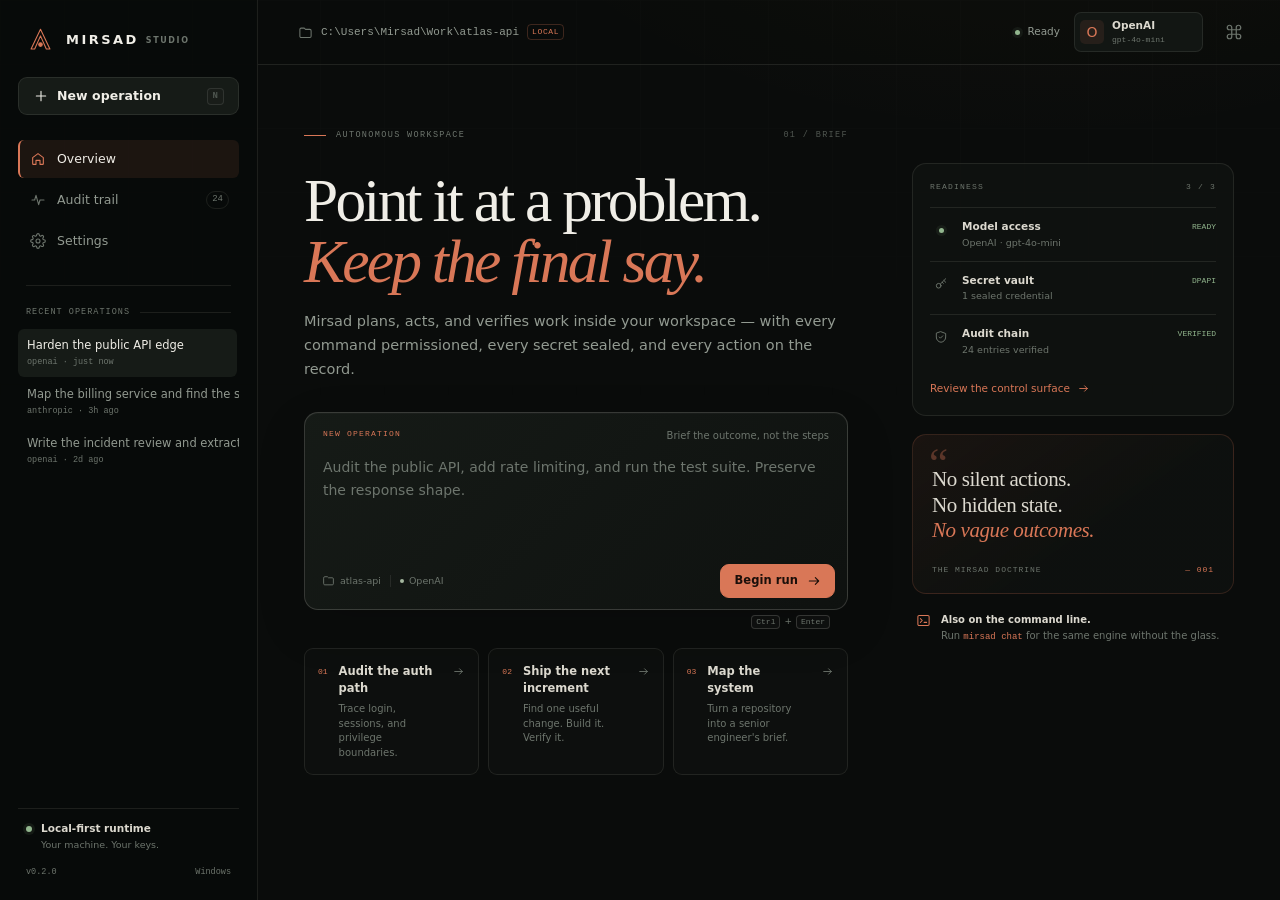
==== mirsad/desktop/web/index.html @ eeaa852a "Release 0.2.0: Mirsad Studio, hardened security, and English documentation" ====
<!doctype html>
<html lang="en">
<head>
  <meta charset="utf-8" />
  <meta name="viewport" content="width=device-width, initial-scale=1" />
  <meta name="color-scheme" content="dark" />
  <title>Mirsad Studio</title>
  <link rel="stylesheet" href="styles.css" />
  <script src="qrc:///qtwebchannel/qwebchannel.js"></script>
</head>
<body>
  <svg class="svg-sprite" aria-hidden="true">
    <symbol id="i-plus" viewBox="0 0 24 24"><path d="M12 5v14M5 12h14"/></symbol>
    <symbol id="i-home" viewBox="0 0 24 24"><path d="m4 10 8-6 8 6v9a1 1 0 0 1-1 1h-4v-6H9v6H5a1 1 0 0 1-1-1z"/></symbol>
    <symbol id="i-activity" viewBox="0 0 24 24"><path d="M3 12h4l2-7 4 14 2-7h6"/></symbol>
    <symbol id="i-settings" viewBox="0 0 24 24"><circle cx="12" cy="12" r="3"/><path d="M19.4 15a1.7 1.7 0 0 0 .34 1.88l.06.06a2 2 0 1 1-2.83 2.83l-.06-.06A1.7 1.7 0 0 0 15 19.4a1.7 1.7 0 0 0-1 1.55V21a2 2 0 1 1-4 0v-.09A1.7 1.7 0 0 0 9 19.4a1.7 1.7 0 0 0-1.88.34l-.06.06a2 2 0 1 1-2.83-2.83l.06-.06A1.7 1.7 0 0 0 4.6 15a1.7 1.7 0 0 0-1.55-1H3a2 2 0 1 1 0-4h.09A1.7 1.7 0 0 0 4.6 9a1.7 1.7 0 0 0-.34-1.88l-.06-.06a2 2 0 1 1 2.83-2.83l.06.06A1.7 1.7 0 0 0 9 4.6a1.7 1.7 0 0 0 1-1.55V3a2 2 0 1 1 4 0v.09A1.7 1.7 0 0 0 15 4.6a1.7 1.7 0 0 0 1.88-.34l.06-.06a2 2 0 1 1 2.83 2.83l-.06.06A1.7 1.7 0 0 0 19.4 9c.17.6.66 1.06 1.28 1.17H21a2 2 0 1 1 0 4h-.09A1.7 1.7 0 0 0 19.4 15z"/></symbol>
    <symbol id="i-folder" viewBox="0 0 24 24"><path d="M3 7a2 2 0 0 1 2-2h5l2 2h7a2 2 0 0 1 2 2v9a2 2 0 0 1-2 2H5a2 2 0 0 1-2-2z"/></symbol>
    <symbol id="i-shield" viewBox="0 0 24 24"><path d="M12 3 20 6v6c0 5-3.4 8.4-8 9-4.6-.6-8-4-8-9V6z"/><path d="m9 12 2 2 4-4"/></symbol>
    <symbol id="i-terminal" viewBox="0 0 24 24"><rect x="3" y="4" width="18" height="16" rx="2"/><path d="m7 9 3 3-3 3M13 15h4"/></symbol>
    <symbol id="i-file" viewBox="0 0 24 24"><path d="M14 3H6a1 1 0 0 0-1 1v16a1 1 0 0 0 1 1h12a1 1 0 0 0 1-1V8z"/><path d="M14 3v5h5"/></symbol>
    <symbol id="i-search" viewBox="0 0 24 24"><circle cx="11" cy="11" r="7"/><path d="m20 20-4-4"/></symbol>
    <symbol id="i-arrow" viewBox="0 0 24 24"><path d="M5 12h14M14 7l5 5-5 5"/></symbol>
    <symbol id="i-stop" viewBox="0 0 24 24"><rect x="7" y="7" width="10" height="10" rx="1"/></symbol>
    <symbol id="i-check" viewBox="0 0 24 24"><path d="m5 12 4 4L19 6"/></symbol>
    <symbol id="i-x" viewBox="0 0 24 24"><path d="M6 6l12 12M18 6 6 18"/></symbol>
    <symbol id="i-alert" viewBox="0 0 24 24"><path d="M12 3 2.5 20h19z"/><path d="M12 9v5M12 17h.01"/></symbol>
    <symbol id="i-refresh" viewBox="0 0 24 24"><path d="M20 11a8 8 0 1 0-2.3 5.7L20 14"/><path d="M20 5v6h-6"/></symbol>
    <symbol id="i-key" viewBox="0 0 24 24"><circle cx="8" cy="15" r="4"/><path d="m11 12 9-9M17 6l3 3M14 9l2 2"/></symbol>
    <symbol id="i-command" viewBox="0 0 24 24"><path d="M9 6a3 3 0 1 0-3 3h12a3 3 0 1 0-3-3v12a3 3 0 1 0 3-3H6a3 3 0 1 0 3 3z"/></symbol>
    <symbol id="i-dot" viewBox="0 0 24 24"><circle cx="12" cy="12" r="4" fill="currentColor" stroke="none"/></symbol>
    <symbol id="i-clock" viewBox="0 0 24 24"><circle cx="12" cy="12" r="8"/><path d="M12 8v5l3 2"/></symbol>
  </svg>

  <div class="boot" id="boot">
    <div class="boot-mark" aria-hidden="true">
      <svg viewBox="0 0 40 40"><path d="M20 6 33 33h-5L20 15 12 33H7z" fill="none" stroke="currentColor" stroke-width="1.4"/><circle cx="20" cy="27" r="2.4" fill="currentColor"/></svg>
    </div>
    <div class="boot-word">MIRSAD<span>STUDIO</span></div>
    <div class="boot-line"><span></span></div>
  </div>

  <div class="app" id="app">
    <aside class="sidebar">
      <button class="brand" id="brand-home" aria-label="Mirsad Studio home">
        <svg class="brand-mark" viewBox="0 0 40 40" aria-hidden="true">
          <path d="M20 6 33 33h-5L20 15 12 33H7z" fill="none" stroke="currentColor" stroke-width="1.5"/>
          <circle cx="20" cy="27" r="2.4" fill="currentColor"/>
        </svg>
        <span class="brand-copy"><b>MIRSAD</b><small>STUDIO</small></span>
      </button>

      <button class="btn btn-primary new-run" id="btn-new">
        <svg><use href="#i-plus"/></svg>
        <span>New operation</span>
        <kbd>N</kbd>
      </button>

      <nav class="nav" aria-label="Primary">
        <button class="nav-item is-active" data-route="home">
          <svg><use href="#i-home"/></svg><span>Overview</span>
        </button>
        <button class="nav-item" data-route="activity">
          <svg><use href="#i-activity"/></svg><span>Audit trail</span>
          <span class="nav-count" id="nav-audit-count">0</span>
        </button>
        <button class="nav-item" data-route="settings">
          <svg><use href="#i-settings"/></svg><span>Settings</span>
        </button>
      </nav>

      <div class="sidebar-rule"></div>
      <div class="sidebar-label"><span>Recent operations</span><span class="sidebar-label-line"></span></div>
      <div class="recent" id="recent-list"></div>
      <div class="recent-empty" id="recent-empty">
        <span>No operations yet.</span>
        <button data-route="home">Start the first one.</button>
      </div>

      <div class="sidebar-foot">
        <div class="local-state">
          <span class="pulse-dot"></span>
          <div><b>Local-first runtime</b><small>Your machine. Your keys.</small></div>
        </div>
        <div class="version-row"><span id="version-label">v0.2.0</span><span>Windows</span></div>
      </div>
    </aside>

    <div class="shell">
      <header class="topbar">
        <div class="topbar-left">
          <button class="workspace-chip" id="workspace-chip" title="Choose workspace">
            <svg><use href="#i-folder"/></svg>
            <span class="workspace-label" id="workspace-label">Select workspace</span>
            <span class="workspace-branch">LOCAL</span>
          </button>
        </div>
        <div class="topbar-right">
          <div class="runtime-status" id="status-pill">
            <span class="status-dot"></span>
            <span id="status-label">Ready</span>
          </div>
          <button class="provider-chip" data-route="settings" id="provider-chip">
            <span class="provider-glyph" id="provider-glyph">O</span>
            <span class="provider-copy"><b id="provider-label">OpenAI</b><small id="model-label">gpt-4o-mini</small></span>
          </button>
          <button class="icon-button command-trigger" id="command-trigger" title="Command palette (Ctrl+K)">
            <svg><use href="#i-command"/></svg>
          </button>
        </div>
      </header>

      <main class="views" id="views">
        <section class="view is-active" data-view="home" id="view-home">
          <div class="home-grid">
            <div class="home-lead">
              <div class="eyebrow"><span class="eyebrow-rule"></span><span>AUTONOMOUS WORKSPACE</span><span class="eyebrow-index">01 / BRIEF</span></div>
              <h1>Point it at a problem.<br><em>Keep the final say.</em></h1>
              <p class="lede">Mirsad plans, acts, and verifies work inside your workspace — with every command permissioned, every secret sealed, and every action on the record.</p>

              <form class="composer home-composer" id="home-composer">
                <div class="composer-head">
                  <span class="composer-label">NEW OPERATION</span>
                  <span class="composer-hint">Brief the outcome, not the steps</span>
                </div>
                <textarea id="home-input" rows="4" placeholder="Audit the public API, add rate limiting, and run the test suite. Preserve the response shape."></textarea>
                <div class="composer-foot">
                  <div class="composer-context">
                    <span class="context-item"><svg><use href="#i-folder"/></svg><span id="home-workspace">Workspace</span></span>
                    <span class="context-separator"></span>
                    <span class="context-item"><span class="mini-dot"></span><span id="home-provider">OpenAI</span></span>
                  </div>
                  <button class="btn btn-run" id="home-run" type="submit">
                    <span>Begin run</span><svg><use href="#i-arrow"/></svg>
                  </button>
                </div>
                <div class="composer-shortcut"><kbd>Ctrl</kbd><span>+</span><kbd>Enter</kbd></div>
              </form>

              <div class="suggestions">
                <button class="suggestion" data-prompt="Trace the authentication flow in this repository. Identify the five highest-risk findings and write a concise remediation plan.">
                  <span class="suggestion-index">01</span>
                  <span class="suggestion-copy"><b>Audit the auth path</b><small>Trace login, sessions, and privilege boundaries.</small></span>
                  <svg><use href="#i-arrow"/></svg>
                </button>
                <button class="suggestion" data-prompt="Find the smallest high-value improvement in this project, implement it end to end, and prove it with tests.">
                  <span class="suggestion-index">02</span>
                  <span class="suggestion-copy"><b>Ship the next increment</b><small>Find one useful change. Build it. Verify it.</small></span>
                  <svg><use href="#i-arrow"/></svg>
                </button>
                <button class="suggestion" data-prompt="Map this codebase for a new senior engineer. Explain the architecture, the critical paths, and the three things most likely to break.">
                  <span class="suggestion-index">03</span>
                  <span class="suggestion-copy"><b>Map the system</b><small>Turn a repository into a senior engineer's brief.</small></span>
                  <svg><use href="#i-arrow"/></svg>
                </button>
              </div>
            </div>

            <aside class="home-rail">
              <div class="rail-card readiness-card">
                <div class="rail-head"><span>READINESS</span><span class="mono" id="readiness-score">—</span></div>
                <div class="readiness-row" id="ready-provider-row">
                  <span class="readiness-icon"><span class="status-dot" id="ready-provider-dot"></span></span>
                  <span class="readiness-copy"><b>Model access</b><small id="ready-provider-detail">Checking provider…</small></span>
                  <span class="readiness-state" id="ready-provider-state">—</span>
                </div>
                <div class="readiness-row">
                  <span class="readiness-icon"><svg><use href="#i-key"/></svg></span>
                  <span class="readiness-copy"><b>Secret vault</b><small id="ready-vault-detail">Windows DPAPI</small></span>
                  <span class="readiness-state" id="ready-vault-state">—</span>
                </div>
                <div class="readiness-row">
                  <span class="readiness-icon"><svg><use href="#i-shield"/></svg></span>
                  <span class="readiness-copy"><b>Audit chain</b><small id="ready-audit-detail">No entries yet</small></span>
                  <span class="readiness-state" id="ready-audit-state">—</span>
                </div>
                <button class="text-link" data-route="settings">Review the control surface <svg><use href="#i-arrow"/></svg></button>
              </div>

              <blockquote class="doctrine-card">
                <span class="quote-mark">“</span>
                <p>No silent actions.<br>No hidden state.<br><em>No vague outcomes.</em></p>
                <footer>THE MIRSAD DOCTRINE <span>— 001</span></footer>
              </blockquote>

              <div class="rail-note">
                <svg><use href="#i-terminal"/></svg>
                <p><b>Also on the command line.</b><br>Run <code>mirsad chat</code> for the same engine without the glass.</p>
              </div>
            </aside>
          </div>
        </section>

        <section class="view" data-view="chat" id="view-chat">
          <div class="chat-layout">
            <div class="chat-main">
              <header class="operation-head">
                <div class="operation-kicker"><span class="eyebrow-rule"></span><span>ACTIVE OPERATION</span><span class="operation-id mono" id="chat-id">—</span></div>
                <div class="operation-title-row">
                  <h2 id="chat-title">Untitled operation</h2>
                  <span class="operation-status" id="chat-status"><span class="status-dot"></span><span>Ready</span></span>
                </div>
                <div class="operation-meta" id="chat-meta">Mirsad will plan, act, and verify inside the selected workspace.</div>
              </header>

              <div class="transcript" id="transcript" aria-live="polite"></div>

              <div class="typing" id="typing" hidden>
                <span class="typing-mark"><i></i><i></i><i></i></span>
                <span id="typing-label">Mirsad is working</span>
              </div>

              <form class="composer chat-composer" id="chat-composer">
                <textarea id="chat-input" rows="2" placeholder="Add a constraint, ask a question, or give the next instruction."></textarea>
                <div class="composer-foot">
                  <div class="composer-context">
                    <span class="context-item"><svg><use href="#i-folder"/></svg><span id="chat-workspace">Workspace</span></span>
                    <span class="context-separator"></span>
                    <span class="context-item"><span class="mini-dot"></span><span id="chat-provider">OpenAI</span></span>
                  </div>
                  <div class="composer-actions">
                    <button class="btn btn-stop" type="button" id="chat-stop" hidden><svg><use href="#i-stop"/></svg><span>Stop</span></button>
                    <button class="btn btn-run" type="submit" id="chat-run"><span>Send</span><svg><use href="#i-arrow"/></svg></button>
                  </div>
                </div>
                <div class="composer-shortcut"><kbd>Enter</kbd><span>to send</span><span class="dot-sep">·</span><kbd>Shift</kbd><span>+</span><kbd>Enter</kbd><span>for line break</span></div>
              </form>
            </div>

            <aside class="inspector">
              <section class="inspector-block">
                <div class="inspector-head"><span>FLIGHT PLAN</span><span class="mono" id="plan-count">0 / 0</span></div>
                <div class="plan-list" id="plan-list"></div>
                <p class="inspector-empty" id="plan-empty">Mirsad will publish a plan before it starts changing anything.</p>
              </section>

              <section class="inspector-block">
                <div class="inspector-head"><span>ACTIVITY</span><span class="mono" id="activity-count">0</span></div>
                <div class="activity-list" id="inspector-activity"></div>
                <p class="inspector-empty" id="activity-empty">No tool calls in this operation yet.</p>
              </section>

              <section class="inspector-block guardrails">
                <div class="inspector-head"><span>GUARDRAILS</span><svg><use href="#i-shield"/></svg></div>
                <div class="guardrail-row"><span>Workspace boundary</span><b>Enforced</b></div>
                <div class="guardrail-row"><span>Secret guard</span><b>On</b></div>
                <div class="guardrail-row"><span>Approval mode</span><b id="approval-mode">Ask first</b></div>
                <div class="guardrail-row"><span>Audit chain</span><b id="chat-audit-state">Verified</b></div>
              </section>

              <section class="session-foot">
                <span class="mono">SESSION</span>
                <span id="session-id" class="mono">—</span>
                <span class="mono">CREATED</span>
                <span id="session-created">—</span>
              </section>
            </aside>
          </div>
        </section>

        <section class="view" data-view="activity" id="view-activity">
          <div class="page-head">
            <div class="eyebrow"><span class="eyebrow-rule"></span><span>EVIDENCE LOG</span><span class="eyebrow-index">03 / LEDGER</span></div>
            <div class="page-title-row">
              <h1>Evidence, <em>not vibes.</em></h1>
              <button class="btn btn-quiet" id="verify-audit"><svg><use href="#i-shield"/></svg><span>Verify chain</span></button>
            </div>
            <p class="page-lede">Every approval, tool call, and settings change is appended to a SHA-256 hash chain. If a line changes, the chain breaks.</p>
          </div>
          <div class="audit-summary">
            <div class="audit-seal" id="audit-seal"><svg><use href="#i-shield"/></svg></div>
            <div class="audit-summary-copy">
              <span class="mono">CHAIN INTEGRITY</span>
              <h2 id="audit-status">No activity recorded</h2>
              <p id="audit-message">The ledger will appear here once Mirsad starts working.</p>
            </div>
            <div class="audit-stats">
              <div><span class="mono">ENTRIES</span><b id="audit-count">0</b></div>
              <div><span class="mono">STORAGE</span><b>Local</b></div>
            </div>
            <button class="icon-button" id="refresh-audit" title="Refresh audit log"><svg><use href="#i-refresh"/></svg></button>
          </div>
          <div class="ledger">
            <div class="ledger-head"><span>SEQ</span><span>TIME</span><span>EVENT</span><span>DETAIL</span><span>HASH</span></div>
            <div id="audit-list"></div>
            <div class="ledger-empty" id="audit-empty">
              <svg><use href="#i-clock"/></svg>
              <p>No evidence yet. Start an operation and every action will be recorded here.</p>
            </div>
          </div>
        </section>

        <section class="view" data-view="settings" id="view-settings">
          <div class="page-head settings-head">
            <div class="eyebrow"><span class="eyebrow-rule"></span><span>CONTROL SURFACE</span><span class="eyebrow-index">04 / CONFIG</span></div>
            <div class="page-title-row">
              <h1>Configure the <em>instrument.</em></h1>
              <button class="btn btn-run settings-save-top" type="submit" form="settings-form">
                <span>Save control surface</span><svg><use href="#i-arrow"/></svg>
              </button>
            </div>
            <p class="page-lede">Bring your own models. Keep the keys on your machine. Tighten the guardrails until they match the risk.</p>
          </div>

          <form id="settings-form" class="settings-grid">
            <section class="settings-card model-card">
              <div class="card-head"><span class="card-index">01</span><div><h2>Model access</h2><p>Choose the mind behind the operation.</p></div><span class="card-status" id="key-status">Key missing</span></div>
              <div class="field-grid">
                <label class="field"><span>Provider</span><select id="set-provider"></select></label>
                <label class="field"><span>Model</span><input id="set-model" type="text" autocomplete="off" spellcheck="false" placeholder="Provider default" /></label>
              </div>
              <div class="provider-note" id="provider-note">Keys are sealed with Windows DPAPI and never written to config.json.</div>
              <div class="key-row">
                <label class="field grow"><span>API key <em id="key-env">—</em></span><input id="key-input" type="password" autocomplete="new-password" spellcheck="false" placeholder="Paste a new key to seal it" /></label>
                <button class="btn btn-quiet" type="button" id="save-key"><svg><use href="#i-key"/></svg><span>Seal key</span></button>
                <button class="icon-button danger-hover" type="button" id="remove-key" title="Remove stored key"><svg><use href="#i-x"/></svg></button>
              </div>
              <div class="inline-status"><span class="status-dot" id="key-dot"></span><span id="key-detail">No key in the encrypted vault.</span></div>
            </section>

            <section class="settings-card">
              <div class="card-head"><span class="card-index">02</span><div><h2>Run behavior</h2><p>Set the tempo and the budget.</p></div></div>
              <label class="field"><span>Temperature <b class="range-value" id="temp-value">0.2</b></span><input id="set-temperature" type="range" min="0" max="2" step="0.1" value="0.2" /></label>
              <div class="field-grid compact">
                <label class="field"><span>Step budget</span><input id="set-max-steps" type="number" min="1" max="60" value="12" /></label>
                <label class="field"><span>History window</span><input id="set-max-history" type="number" min="8" max="500" value="80" /></label>
              </div>
              <label class="switch-row">
                <span><b>Auto-approve sensitive actions</b><small>Shell commands and file writes will run without asking. Not recommended.</small></span>
                <input id="set-auto" type="checkbox" class="switch-input" />
                <span class="switch-ui" aria-hidden="true"></span>
              </label>
              <div class="warning-strip" id="auto-warning" hidden><svg><use href="#i-alert"/></svg><span>Auto-approval removes the human checkpoint. Use it only for tightly scoped work.</span></div>
            </section>

            <section class="settings-card">
              <div class="card-head"><span class="card-index">03</span><div><h2>Workspace</h2><p>The only directory Mirsad can touch.</p></div></div>
              <div class="workspace-field">
                <div class="workspace-path"><svg><use href="#i-folder"/></svg><span id="set-workdir-label">—</span></div>
                <input id="set-workdir" type="hidden" />
                <button class="btn btn-quiet" type="button" id="browse-workdir"><span>Choose folder</span></button>
              </div>
              <p class="field-note">File reads, writes, searches, and shell commands are scoped to this directory. Symlink escapes are resolved and rejected.</p>
              <div class="guardrail-pills"><span>Path boundary</span><span>Secret guard</span><span>No shell interpolation</span></div>
            </section>

            <section class="settings-card">
              <div class="card-head"><span class="card-index">04</span><div><h2>Security posture</h2><p>Proof lives beside the work.</p></div><span class="card-status secure" id="vault-state">Vault ready</span></div>
              <div class="security-list">
                <div class="security-row"><div class="security-glyph"><svg><use href="#i-key"/></svg></div><div><b>Secret vault</b><span id="vault-detail">Windows DPAPI encryption</span></div><span class="security-mark" id="vault-count">0 keys</span></div>
                <div class="security-row"><div class="security-glyph"><svg><use href="#i-shield"/></svg></div><div><b>Audit chain</b><span id="settings-audit-detail">No entries</span></div><button type="button" class="text-link small" id="settings-verify">Verify</button></div>
                <div class="security-row"><div class="security-glyph"><svg><use href="#i-terminal"/></svg></div><div><b>Command policy</b><span>System-destructive commands are refused.</span></div><span class="security-mark">Active</span></div>
              </div>
              <p class="field-note">No software is literally unbreakable. Mirsad is designed so a compromised model has the smallest possible blast radius.</p>
            </section>

            <div class="settings-actions">
              <span class="settings-hint" id="settings-hint">Changes apply to the next operation.</span>
              <button class="btn btn-run" type="submit" id="save-settings"><span>Save control surface</span><svg><use href="#i-arrow"/></svg></button>
            </div>
          </form>
        </section>
      </main>
    </div>
  </div>

  <div class="command-overlay" id="command-overlay" hidden>
    <div class="command-panel" role="dialog" aria-modal="true" aria-label="Command palette">
      <div class="command-input-wrap"><svg><use href="#i-search"/></svg><input id="command-input" placeholder="Search actions and operations…" autocomplete="off" /></div>
      <div class="command-list" id="command-list"></div>
      <div class="command-foot"><span><kbd>↑</kbd><kbd>↓</kbd> navigate</span><span><kbd>Enter</kbd> open</span><span><kbd>Esc</kbd> close</span></div>
    </div>
  </div>

  <div class="modal-root" id="modal-root" hidden>
    <div class="modal-scrim"></div>
    <div class="approval-modal" id="approval-modal" role="dialog" aria-modal="true" aria-labelledby="approval-title">
      <header class="approval-head">
        <div class="approval-seal"><svg><use href="#i-shield"/></svg></div>
        <div><span class="eyebrow tiny">HUMAN CHECKPOINT</span><h2 id="approval-title">Action requires approval</h2></div>
        <span class="risk-badge" id="approval-risk">ELEVATED</span>
      </header>
      <div class="approval-body">
        <div class="approval-meta"><span class="mono" id="approval-tool">tool</span><span id="approval-summary">Review the payload before it runs.</span></div>
        <pre class="approval-detail" id="approval-detail"></pre>
        <div class="approval-reasons" id="approval-reasons"></div>
      </div>
      <footer class="approval-foot">
        <p><svg><use href="#i-shield"/></svg><span>This action is logged in the audit chain.</span></p>
        <div class="approval-actions">
          <button class="btn btn-quiet" id="approval-deny">Deny</button>
          <button class="btn btn-approve" id="approval-allow"><svg><use href="#i-check"/></svg><span>Approve once</span></button>
        </div>
      </footer>
    </div>
  </div>

  <div class="toast-stack" id="toast-stack" aria-live="polite"></div>

  <script src="app.js"></script>
</body>
</html>
---- mirsad/desktop/web/styles.css ----
:root {
  --ink: #0a0c0b;
  --ink-raised: #0e110f;
  --panel: #121613;
  --panel-2: #161b17;
  --panel-3: #1b211c;
  --paper: #f0eee7;
  --paper-soft: #dcd9cf;
  --muted: #929a91;
  --faint: #6d756d;
  --line: rgba(240, 238, 231, 0.09);
  --line-strong: rgba(240, 238, 231, 0.17);
  --copper: #d97757;
  --copper-bright: #e58b6d;
  --copper-wash: rgba(217, 119, 87, 0.1);
  --sage: #a5b79f;
  --danger: #e06b63;
  --warning: #d5a15f;
  --success: #92b68e;
  --sans: "Segoe UI Variable Text", "Segoe UI", system-ui, -apple-system, sans-serif;
  --display: "Iowan Old Style", "Palatino Linotype", "Book Antiqua", Georgia, serif;
  --mono: "Cascadia Code", "Cascadia Mono", Consolas, "Courier New", monospace;
  --sidebar: 258px;
  --radius: 14px;
  --radius-sm: 9px;
  --ease: 160ms cubic-bezier(0.2, 0.65, 0.3, 1);
}

* { box-sizing: border-box; }
html, body { height: 100%; margin: 0; }
body {
  background: var(--ink);
  color: var(--paper);
  font-family: var(--sans);
  font-size: 14px;
  line-height: 1.5;
  overflow: hidden;
  -webkit-font-smoothing: antialiased;
}
button, input, textarea, select { font: inherit; color: inherit; }
button { cursor: pointer; }
button:focus-visible, input:focus-visible, textarea:focus-visible, select:focus-visible, summary:focus-visible {
  outline: 1px solid var(--copper);
  outline-offset: 2px;
}
::selection { background: var(--copper); color: #1a0f0a; }
[hidden] { display: none !important; }
.svg-sprite { position: absolute; width: 0; height: 0; overflow: hidden; }
svg { width: 18px; height: 18px; fill: none; stroke: currentColor; stroke-width: 1.65; stroke-linecap: round; stroke-linejoin: round; flex: none; }
code, .mono { font-family: var(--mono); font-variant-ligatures: none; }
kbd {
  font-family: var(--mono);
  font-size: 9px;
  line-height: 1;
  color: var(--faint);
  border: 1px solid var(--line-strong);
  border-radius: 4px;
  padding: 3px 5px;
  background: rgba(255, 255, 255, 0.018);
}

/* Boot */
.boot {
  position: fixed;
  inset: 0;
  z-index: 100;
  display: flex;
  flex-direction: column;
  align-items: center;
  justify-content: center;
  gap: 16px;
  background: var(--ink);
  transition: opacity 380ms ease, visibility 380ms ease;
}
body:not(.is-booting) .boot { opacity: 0; visibility: hidden; }
.boot-mark { width: 44px; height: 44px; color: var(--copper); }
.boot-mark svg { width: 100%; height: 100%; }
.boot-word { font-size: 12px; letter-spacing: 0.32em; font-weight: 600; }
.boot-word span { color: var(--faint); margin-left: 8px; font-size: 9px; letter-spacing: 0.24em; }
.boot-line { width: 120px; height: 1px; background: var(--line); overflow: hidden; }
.boot-line span { display: block; width: 45%; height: 100%; background: var(--copper); animation: boot-slide 1.2s ease-in-out infinite; }
@keyframes boot-slide { 0% { transform: translateX(-110%); } 100% { transform: translateX(330%); } }

/* App frame */
.app {
  display: grid;
  grid-template-columns: var(--sidebar) minmax(0, 1fr);
  height: 100vh;
  background:
    radial-gradient(900px 520px at 82% -22%, rgba(217, 119, 87, 0.055), transparent 65%),
    var(--ink);
}
.app::after {
  content: "";
  position: fixed;
  inset: 0;
  z-index: 0;
  pointer-events: none;
  opacity: 0.025;
  background-image: linear-gradient(rgba(240, 238, 231, 0.7) 1px, transparent 1px), linear-gradient(90deg, rgba(240, 238, 231, 0.7) 1px, transparent 1px);
  background-size: 64px 64px;
  mask-image: linear-gradient(to bottom, black, transparent 55%);
}
.sidebar, .shell { position: relative; z-index: 1; }

/* Sidebar */
.sidebar {
  display: flex;
  flex-direction: column;
  min-height: 0;
  padding: 25px 18px 19px;
  border-right: 1px solid var(--line);
  background: rgba(8, 10, 9, 0.72);
}
.brand {
  display: flex;
  align-items: center;
  gap: 11px;
  border: 0;
  padding: 0 8px 23px;
  background: transparent;
  color: var(--paper);
  text-align: left;
}
.brand-mark { width: 29px; height: 29px; color: var(--copper); }
.brand-copy { display: flex; align-items: baseline; gap: 7px; }
.brand-copy b { font-size: 13px; letter-spacing: 0.19em; font-weight: 650; }
.brand-copy small { color: var(--faint); font-size: 8px; letter-spacing: 0.2em; font-weight: 600; transform: translateY(-1px); }
.brand:hover .brand-mark { color: var(--copper-bright); }

.btn {
  display: inline-flex;
  align-items: center;
  justify-content: center;
  gap: 8px;
  min-height: 38px;
  border-radius: var(--radius-sm);
  border: 1px solid transparent;
  padding: 0 14px;
  font-size: 12.5px;
  font-weight: 600;
  letter-spacing: 0.005em;
  transition: background var(--ease), border-color var(--ease), color var(--ease), transform var(--ease);
}
.btn:active { transform: translateY(1px); }
.btn svg { width: 16px; height: 16px; }
.btn-primary { width: 100%; justify-content: flex-start; background: var(--panel-2); border-color: var(--line); color: var(--paper); }
.btn-primary:hover { background: var(--panel-3); border-color: var(--line-strong); }
.btn-primary span { flex: 1; text-align: left; }
.btn-primary kbd { opacity: 0.65; }
.new-run { margin-bottom: 25px; }
.btn-run { background: var(--copper); color: #1b0f0a; border-color: var(--copper); }
.btn-run:hover { background: var(--copper-bright); border-color: var(--copper-bright); }
.btn-quiet { background: transparent; border-color: var(--line-strong); color: var(--paper-soft); }
.btn-quiet:hover { border-color: var(--copper); color: var(--paper); }
.btn-stop { background: transparent; border-color: rgba(224, 107, 99, 0.4); color: var(--danger); }
.btn-stop:hover { background: rgba(224, 107, 99, 0.08); }
.btn:disabled { cursor: not-allowed; opacity: 0.45; }
.btn-approve { background: var(--copper); color: #1b0f0a; border-color: var(--copper); }
.btn-approve:hover { background: var(--copper-bright); }

.nav { display: flex; flex-direction: column; gap: 3px; }
.nav-item {
  display: flex;
  align-items: center;
  gap: 11px;
  width: 100%;
  min-height: 38px;
  padding: 0 10px;
  border: 0;
  border-left: 2px solid transparent;
  border-radius: 6px;
  background: transparent;
  color: var(--muted);
  text-align: left;
  font-size: 12.5px;
  transition: color var(--ease), background var(--ease), border-color var(--ease);
}
.nav-item svg { width: 16px; height: 16px; color: var(--faint); }
.nav-item span:nth-child(2) { flex: 1; }
.nav-item:hover { color: var(--paper); background: rgba(255, 255, 255, 0.025); }
.nav-item.is-active { color: var(--paper); border-left-color: var(--copper); background: var(--copper-wash); }
.nav-item.is-active svg { color: var(--copper); }
.nav-count {
  font-family: var(--mono);
  font-size: 9px;
  min-width: 20px;
  text-align: center;
  color: var(--faint);
  border: 1px solid var(--line);
  border-radius: 10px;
  padding: 1px 5px;
}
.sidebar-rule { height: 1px; background: var(--line); margin: 25px 8px 20px; }
.sidebar-label { display: flex; align-items: center; gap: 10px; padding: 0 8px 10px; color: var(--faint); font-family: var(--mono); font-size: 8.5px; letter-spacing: 0.12em; text-transform: uppercase; }
.sidebar-label-line { flex: 1; height: 1px; background: var(--line); }
.recent { display: flex; flex-direction: column; gap: 1px; overflow-y: auto; min-height: 0; padding-right: 2px; }
.recent-item {
  display: flex;
  flex-direction: column;
  gap: 2px;
  width: 100%;
  padding: 8px 9px;
  border: 0;
  border-radius: 6px;
  background: transparent;
  text-align: left;
  color: var(--muted);
  transition: background var(--ease), color var(--ease);
}
.recent-item:hover { background: rgba(255, 255, 255, 0.028); color: var(--paper); }
.recent-item.is-active { background: var(--panel-2); color: var(--paper); }
.recent-item b { font-size: 11.5px; font-weight: 500; overflow: hidden; white-space: nowrap; text-overflow: ellipsis; }
.recent-item small { font-family: var(--mono); font-size: 8.5px; color: var(--faint); }
.recent-empty { display: flex; flex-direction: column; gap: 5px; padding: 8px 9px; color: var(--faint); font-size: 11px; }
.recent-empty button { border: 0; background: transparent; padding: 0; color: var(--copper); font-size: 11px; text-align: left; }
.sidebar-foot { margin-top: auto; padding-top: 18px; }
.local-state { display: flex; align-items: flex-start; gap: 9px; padding: 12px 8px; border-top: 1px solid var(--line); }
.pulse-dot { width: 6px; height: 6px; margin-top: 5px; border-radius: 50%; background: var(--success); box-shadow: 0 0 0 3px rgba(146, 182, 142, 0.09); }
.local-state div { display: flex; flex-direction: column; gap: 1px; }
.local-state b { color: var(--paper-soft); font-size: 10.5px; font-weight: 600; }
.local-state small { color: var(--faint); font-size: 9.5px; }
.version-row { display: flex; justify-content: space-between; padding: 2px 8px; color: var(--faint); font-family: var(--mono); font-size: 8.5px; }

/* Top bar */
.shell { display: flex; flex-direction: column; min-width: 0; min-height: 0; }
.topbar {
  display: flex;
  align-items: center;
  justify-content: space-between;
  gap: 18px;
  height: 65px;
  padding: 0 30px;
  border-bottom: 1px solid var(--line);
  background: rgba(10, 12, 11, 0.35);
}
.topbar-left, .topbar-right { display: flex; align-items: center; gap: 14px; min-width: 0; }
.workspace-chip {
  display: flex;
  align-items: center;
  gap: 8px;
  max-width: 430px;
  padding: 6px 9px;
  border: 1px solid transparent;
  border-radius: 6px;
  background: transparent;
  color: var(--muted);
  font-size: 11px;
  transition: border-color var(--ease), color var(--ease), background var(--ease);
}
.workspace-chip:hover { border-color: var(--line); background: var(--panel); color: var(--paper); }
.workspace-chip svg { width: 15px; height: 15px; color: var(--faint); }
.workspace-label { overflow: hidden; text-overflow: ellipsis; white-space: nowrap; font-family: var(--mono); }
.workspace-branch { font-family: var(--mono); font-size: 8px; letter-spacing: 0.08em; color: var(--copper); border: 1px solid rgba(217, 119, 87, 0.25); border-radius: 4px; padding: 1px 4px; }
.runtime-status { display: flex; align-items: center; gap: 7px; color: var(--muted); font-size: 10.5px; }
.status-dot { display: inline-block; width: 5px; height: 5px; border-radius: 50%; background: var(--success); box-shadow: 0 0 0 3px rgba(146, 182, 142, 0.08); }
.runtime-status.is-working .status-dot { background: var(--copper); box-shadow: 0 0 0 3px rgba(217, 119, 87, 0.1); animation: pulse 1.5s ease-in-out infinite; }
.runtime-status.is-error .status-dot { background: var(--danger); box-shadow: 0 0 0 3px rgba(224, 107, 99, 0.1); }
@keyframes pulse { 50% { opacity: 0.35; } }
.provider-chip {
  display: flex;
  align-items: center;
  gap: 8px;
  padding: 5px 8px 5px 5px;
  border: 1px solid var(--line);
  border-radius: 7px;
  background: var(--panel);
  color: var(--paper-soft);
  text-align: left;
  transition: border-color var(--ease), background var(--ease);
}
.provider-chip:hover { border-color: var(--line-strong); background: var(--panel-2); }
.provider-glyph { display: grid; place-items: center; width: 24px; height: 24px; border-radius: 5px; background: var(--copper-wash); color: var(--copper); font-family: var(--serif); font-size: 14px; }
.provider-copy { display: flex; flex-direction: column; gap: 0; min-width: 82px; }
.provider-copy b { font-size: 10.5px; font-weight: 600; }
.provider-copy small { color: var(--faint); font-family: var(--mono); font-size: 8px; }
.icon-button { display: grid; place-items: center; width: 33px; height: 33px; border: 1px solid transparent; border-radius: 7px; background: transparent; color: var(--faint); transition: color var(--ease), border-color var(--ease), background var(--ease); }
.icon-button:hover { color: var(--paper); border-color: var(--line); background: var(--panel); }
.danger-hover:hover { color: var(--danger); border-color: rgba(224, 107, 99, 0.3); }

/* Views */
.views { position: relative; flex: 1; min-height: 0; overflow: hidden; }
.view { display: none; height: 100%; overflow-y: auto; padding: 45px 46px 50px; }
.view.is-active { display: block; animation: view-in 220ms var(--ease); }
@keyframes view-in { from { opacity: 0; transform: translateY(4px); } to { opacity: 1; transform: none; } }

/* Home */
.home-grid { display: grid; grid-template-columns: minmax(0, 1fr) 322px; gap: clamp(35px, 5vw, 84px); max-width: 1250px; margin: 0 auto; min-height: 100%; }
.home-lead { padding-top: 19px; min-width: 0; }
.eyebrow { display: flex; align-items: center; gap: 10px; color: var(--faint); font-family: var(--mono); font-size: 8.5px; letter-spacing: 0.16em; text-transform: uppercase; }
.eyebrow-rule { width: 22px; height: 1px; background: var(--copper); }
.eyebrow-index { margin-left: auto; color: var(--faint); opacity: 0.7; }
.eyebrow.tiny { font-size: 8px; }
h1, h2, p { margin-top: 0; }
.home-lead h1 { margin: 28px 0 19px; font-family: var(--display); font-size: clamp(44px, 4.8vw, 68px); font-weight: 400; line-height: 0.99; letter-spacing: -0.045em; }
.home-lead h1 em, .page-head h1 em { color: var(--copper); font-style: italic; }
.lede { max-width: 620px; margin-bottom: 30px; color: var(--muted); font-size: 14.5px; line-height: 1.65; }
.composer {
  position: relative;
  border: 1px solid var(--line-strong);
  border-radius: var(--radius);
  background: linear-gradient(135deg, rgba(22, 27, 23, 0.98), rgba(15, 18, 16, 0.98));
  box-shadow: 0 18px 50px rgba(0, 0, 0, 0.13), inset 0 1px 0 rgba(255, 255, 255, 0.025);
  transition: border-color var(--ease), box-shadow var(--ease);
}
.composer:focus-within { border-color: rgba(217, 119, 87, 0.48); box-shadow: 0 18px 55px rgba(0, 0, 0, 0.18), 0 0 0 3px rgba(217, 119, 87, 0.045); }
.home-composer { max-width: 760px; }
.composer-head { display: flex; justify-content: space-between; gap: 16px; padding: 15px 18px 0; }
.composer-label { color: var(--copper); font-family: var(--mono); font-size: 8px; letter-spacing: 0.15em; }
.composer-hint { color: var(--faint); font-size: 10px; }
.composer textarea {
  display: block;
  width: 100%;
  border: 0;
  resize: none;
  background: transparent;
  color: var(--paper);
  padding: 13px 18px 18px;
  font-size: 14px;
  line-height: 1.6;
  outline: 0;
}
.composer textarea::placeholder { color: var(--faint); }
.composer-foot { display: flex; align-items: center; justify-content: space-between; gap: 14px; padding: 0 12px 11px 17px; }
.composer-context { display: flex; align-items: center; gap: 9px; min-width: 0; color: var(--faint); font-size: 9.5px; }
.context-item { display: flex; align-items: center; gap: 5px; min-width: 0; white-space: nowrap; overflow: hidden; text-overflow: ellipsis; }
.context-item svg { width: 13px; height: 13px; }
.context-separator { width: 1px; height: 12px; background: var(--line); }
.mini-dot { width: 4px; height: 4px; border-radius: 50%; background: var(--sage); }
.btn-run { min-height: 34px; padding: 0 12px 0 14px; font-size: 11.5px; }
.composer-shortcut { position: absolute; right: 17px; bottom: -20px; display: flex; align-items: center; gap: 4px; color: var(--faint); font-size: 9px; }
.composer-shortcut kbd { font-size: 8px; padding: 2px 4px; }
.suggestions { display: grid; grid-template-columns: repeat(3, minmax(0, 1fr)); gap: 9px; max-width: 760px; margin-top: 38px; }
.suggestion {
  display: flex;
  align-items: flex-start;
  gap: 11px;
  min-height: 100px;
  padding: 14px 13px;
  border: 1px solid var(--line);
  border-radius: 9px;
  background: rgba(18, 22, 19, 0.45);
  color: var(--paper-soft);
  text-align: left;
  transition: border-color var(--ease), background var(--ease), transform var(--ease);
}
.suggestion:hover { border-color: var(--line-strong); background: var(--panel); transform: translateY(-1px); }
.suggestion-index { color: var(--copper); font-family: var(--mono); font-size: 8px; padding-top: 3px; }
.suggestion-copy { display: flex; flex-direction: column; gap: 5px; flex: 1; min-width: 0; }
.suggestion-copy b { font-size: 11.5px; font-weight: 600; }
.suggestion-copy small { color: var(--faint); font-size: 10px; line-height: 1.45; }
.suggestion > svg { width: 13px; height: 13px; margin-top: 2px; color: var(--faint); transition: color var(--ease), transform var(--ease); }
.suggestion:hover > svg { color: var(--copper); transform: translateX(2px); }

.home-rail { display: flex; flex-direction: column; gap: 18px; padding-top: 53px; }
.rail-card { border: 1px solid var(--line); border-radius: var(--radius); background: rgba(18, 22, 19, 0.62); padding: 17px; }
.rail-head { display: flex; justify-content: space-between; align-items: center; margin-bottom: 14px; color: var(--faint); font-family: var(--mono); font-size: 8px; letter-spacing: 0.15em; }
.readiness-score { color: var(--sage); }
.readiness-row { display: flex; align-items: flex-start; gap: 10px; padding: 11px 0; border-top: 1px solid var(--line); }
.readiness-icon { display: grid; place-items: center; width: 22px; height: 22px; color: var(--faint); }
.readiness-icon svg { width: 14px; height: 14px; }
.readiness-copy { display: flex; flex-direction: column; gap: 2px; flex: 1; min-width: 0; }
.readiness-copy b { font-size: 10.5px; font-weight: 600; color: var(--paper-soft); }
.readiness-copy small { color: var(--faint); font-size: 9.5px; line-height: 1.35; }
.readiness-state { font-family: var(--mono); font-size: 8px; color: var(--faint); padding-top: 2px; white-space: nowrap; }
.readiness-state.is-good { color: var(--success); }
.readiness-state.is-bad { color: var(--danger); }
.text-link { display: inline-flex; align-items: center; gap: 7px; border: 0; background: transparent; padding: 13px 0 0; color: var(--copper); font-size: 10.5px; text-align: left; }
.text-link svg { width: 13px; height: 13px; transition: transform var(--ease); }
.text-link:hover svg { transform: translateX(2px); }
.text-link.small { padding: 0; font-size: 10px; }
.doctrine-card { position: relative; margin: 0; padding: 22px 19px 17px; border: 1px solid rgba(217, 119, 87, 0.18); border-radius: var(--radius); background: linear-gradient(145deg, rgba(217, 119, 87, 0.08), rgba(18, 22, 19, 0.45) 62%); }
.quote-mark { position: absolute; top: 6px; left: 16px; color: var(--copper); font-family: var(--display); font-size: 43px; line-height: 1; opacity: 0.35; }
.doctrine-card p { position: relative; margin: 10px 0 20px; color: var(--paper-soft); font-family: var(--display); font-size: 21px; line-height: 1.23; letter-spacing: -0.02em; }
.doctrine-card p em { color: var(--copper); }
.doctrine-card footer { display: flex; justify-content: space-between; color: var(--faint); font-family: var(--mono); font-size: 8px; letter-spacing: 0.12em; }
.doctrine-card footer span { color: var(--copper); }
.rail-note { display: flex; gap: 10px; padding: 0 4px; color: var(--faint); }
.rail-note svg { width: 15px; height: 15px; margin-top: 1px; color: var(--copper); }
.rail-note p { font-size: 10px; line-height: 1.55; }
.rail-note b { color: var(--paper-soft); font-weight: 600; }
.rail-note code { color: var(--copper); font-size: 9px; }

/* Chat */
#view-chat { padding: 0; overflow: hidden; }
.chat-layout { display: grid; grid-template-columns: minmax(0, 1fr) 310px; height: 100%; }
.chat-main { display: flex; flex-direction: column; min-width: 0; min-height: 0; position: relative; }
.operation-head { padding: 31px 42px 19px; border-bottom: 1px solid var(--line); }
.operation-kicker { display: flex; align-items: center; gap: 9px; color: var(--faint); font-family: var(--mono); font-size: 8px; letter-spacing: 0.14em; }
.operation-id { margin-left: auto; color: var(--faint); letter-spacing: 0.04em; }
.operation-title-row { display: flex; align-items: center; gap: 15px; margin-top: 12px; }
.operation-title-row h2 { min-width: 0; margin: 0; overflow: hidden; text-overflow: ellipsis; white-space: nowrap; font-family: var(--display); font-size: 31px; font-weight: 400; letter-spacing: -0.035em; line-height: 1.1; }
.operation-status { display: inline-flex; align-items: center; gap: 7px; flex: none; padding: 4px 8px; border: 1px solid var(--line); border-radius: 20px; color: var(--muted); font-size: 9px; }
.operation-status .status-dot { width: 4px; height: 4px; }
.operation-status.is-working { color: var(--copper); border-color: rgba(217, 119, 87, 0.25); }
.operation-status.is-working .status-dot { background: var(--copper); animation: pulse 1.5s infinite; }
.operation-status.is-complete { color: var(--success); }
.operation-status.is-error { color: var(--danger); }
.operation-status.is-error .status-dot { background: var(--danger); }
.operation-meta { margin-top: 8px; color: var(--faint); font-size: 11px; }
.transcript { flex: 1; min-height: 0; overflow-y: auto; padding: 28px 42px 20px; scroll-behavior: smooth; }
.message { max-width: 820px; margin: 0 auto 25px; animation: message-in 240ms var(--ease); }
@keyframes message-in { from { opacity: 0; transform: translateY(5px); } to { opacity: 1; transform: none; } }
.message-user { max-width: 820px; padding: 15px 18px; border-left: 2px solid var(--copper); border-radius: 0 8px 8px 0; background: rgba(217, 119, 87, 0.045); }
.message-meta { display: flex; align-items: center; gap: 9px; margin-bottom: 8px; color: var(--copper); font-family: var(--mono); font-size: 8px; letter-spacing: 0.13em; }
.message-meta span:last-child { color: var(--faint); letter-spacing: 0.02em; }
.message-user .message-body { white-space: pre-wrap; color: var(--paper); font-size: 13.5px; line-height: 1.6; }
.message-assistant { position: relative; padding-left: 0; }
.assistant-head { display: flex; align-items: center; gap: 9px; margin-bottom: 10px; color: var(--faint); font-family: var(--mono); font-size: 8px; letter-spacing: 0.13em; }
.assistant-head .assistant-mark { display: grid; place-items: center; width: 18px; height: 18px; color: var(--copper); border: 1px solid rgba(217, 119, 87, 0.25); border-radius: 50%; }
.assistant-head .assistant-mark svg { width: 11px; height: 11px; }
.assistant-head span:last-child { color: var(--faint); opacity: 0.65; }
.markdown { color: var(--paper-soft); font-size: 13.5px; line-height: 1.7; }
.markdown p { margin: 0 0 12px; }
.markdown p:last-child { margin-bottom: 0; }
.markdown strong { color: var(--paper); font-weight: 650; }
.markdown em { color: var(--paper-soft); }
.markdown h1, .markdown h2, .markdown h3 { margin: 18px 0 8px; color: var(--paper); font-family: var(--sans); font-size: 14px; font-weight: 650; }
.markdown ul, .markdown ol { margin: 7px 0 13px; padding-left: 21px; }
.markdown li { margin: 3px 0; }
.markdown li::marker { color: var(--copper); }
.markdown code { color: var(--sage); background: rgba(165, 183, 159, 0.08); border: 1px solid rgba(165, 183, 159, 0.11); border-radius: 4px; padding: 1px 4px; font-size: 11.5px; }
.markdown pre { margin: 13px 0; padding: 13px 15px; overflow-x: auto; border: 1px solid var(--line); border-radius: 8px; background: #0b0e0c; }
.markdown pre code { border: 0; background: transparent; padding: 0; color: var(--paper-soft); font-size: 11px; line-height: 1.6; }
.markdown a { color: var(--copper); text-decoration: underline; text-underline-offset: 3px; }
.markdown blockquote { margin: 12px 0; padding: 2px 0 2px 14px; border-left: 1px solid var(--copper); color: var(--muted); }

.tool-card { max-width: 820px; margin: -11px auto 22px; border: 1px solid var(--line); border-radius: 8px; background: rgba(18, 22, 19, 0.55); overflow: hidden; }
.tool-card > summary { display: flex; align-items: center; gap: 9px; padding: 9px 12px; color: var(--muted); cursor: pointer; list-style: none; font-size: 10.5px; }
.tool-card > summary::-webkit-details-marker { display: none; }
.tool-card > summary:hover { color: var(--paper); background: rgba(255, 255, 255, 0.02); }
.tool-glyph { display: grid; place-items: center; width: 20px; height: 20px; color: var(--faint); }
.tool-glyph svg { width: 13px; height: 13px; }
.tool-name { color: var(--paper-soft); font-family: var(--mono); font-size: 10px; }
.tool-summary { flex: 1; overflow: hidden; text-overflow: ellipsis; white-space: nowrap; color: var(--faint); font-family: var(--mono); font-size: 9px; }
.tool-state { display: inline-flex; align-items: center; gap: 5px; color: var(--success); font-family: var(--mono); font-size: 8px; text-transform: uppercase; }
.tool-state.is-running { color: var(--copper); }
.tool-state.is-failed { color: var(--danger); }
.tool-state::before { content: ""; width: 4px; height: 4px; border-radius: 50%; background: currentColor; }
.tool-output { max-height: 260px; overflow: auto; margin: 0; padding: 11px 14px; border-top: 1px solid var(--line); background: #0b0e0c; color: var(--muted); font-family: var(--mono); font-size: 10px; line-height: 1.55; white-space: pre-wrap; }
.tool-output.is-error { color: #d98c86; }
.tool-risk { font-family: var(--mono); font-size: 7px; letter-spacing: 0.08em; color: var(--warning); border: 1px solid rgba(213, 161, 95, 0.25); border-radius: 3px; padding: 1px 4px; }
.tool-risk.high { color: var(--danger); border-color: rgba(224, 107, 99, 0.3); }
.typing { display: flex; align-items: center; gap: 10px; max-width: 820px; margin: 0 auto; padding: 0 0 13px; color: var(--faint); font-size: 10.5px; }
.typing-mark { display: flex; gap: 3px; }
.typing-mark i { width: 4px; height: 4px; border-radius: 50%; background: var(--copper); animation: typing-dot 1.1s infinite; }
.typing-mark i:nth-child(2) { animation-delay: 0.15s; }
.typing-mark i:nth-child(3) { animation-delay: 0.3s; }
@keyframes typing-dot { 0%, 70%, 100% { opacity: 0.25; transform: translateY(0); } 35% { opacity: 1; transform: translateY(-2px); } }
.chat-composer { margin: 0 42px 22px; max-width: 820px; align-self: center; width: calc(100% - 84px); }
.chat-composer textarea { min-height: 49px; max-height: 150px; padding-top: 11px; padding-bottom: 11px; }
.chat-composer .composer-foot { padding-bottom: 9px; }
.composer-actions { display: flex; align-items: center; gap: 7px; }
.chat-composer .composer-shortcut { right: 17px; bottom: -18px; }

.inspector { min-height: 0; overflow-y: auto; border-left: 1px solid var(--line); background: rgba(10, 12, 11, 0.3); }
.inspector-block { padding: 22px 22px 20px; border-bottom: 1px solid var(--line); }
.inspector-head { display: flex; align-items: center; justify-content: space-between; margin-bottom: 14px; color: var(--faint); font-family: var(--mono); font-size: 8px; letter-spacing: 0.14em; }
.inspector-head svg { width: 14px; height: 14px; color: var(--faint); }
.plan-list { display: flex; flex-direction: column; gap: 0; }
.plan-step { display: flex; align-items: flex-start; gap: 10px; padding: 9px 0; border-top: 1px solid var(--line); color: var(--paper-soft); font-size: 10.5px; line-height: 1.45; }
.plan-step:first-child { border-top: 0; }
.plan-number { display: grid; place-items: center; width: 17px; height: 17px; flex: none; border: 1px solid var(--line-strong); border-radius: 50%; color: var(--faint); font-family: var(--mono); font-size: 8px; }
.plan-step.is-done .plan-number { border-color: rgba(146, 182, 142, 0.35); color: var(--success); }
.plan-step.is-done span:last-child { color: var(--muted); }
.plan-step.is-current .plan-number { border-color: var(--copper); color: var(--copper); }
.plan-step.is-current span:last-child { color: var(--paper); }
.inspector-empty { margin: 0; color: var(--faint); font-size: 10px; line-height: 1.6; }
.activity-list { display: flex; flex-direction: column; }
.activity-row { display: flex; gap: 9px; padding: 8px 0; border-top: 1px solid var(--line); font-size: 10px; }
.activity-row:first-child { border-top: 0; }
.activity-row .activity-status { width: 4px; height: 4px; margin-top: 6px; border-radius: 50%; background: var(--success); flex: none; }
.activity-row.is-running .activity-status { background: var(--copper); animation: pulse 1.5s infinite; }
.activity-row.is-failed .activity-status { background: var(--danger); }
.activity-copy { display: flex; flex-direction: column; gap: 2px; min-width: 0; }
.activity-copy b { overflow: hidden; text-overflow: ellipsis; white-space: nowrap; color: var(--paper-soft); font-family: var(--mono); font-size: 9px; font-weight: 500; }
.activity-copy small { color: var(--faint); font-size: 9px; overflow: hidden; text-overflow: ellipsis; white-space: nowrap; }
.guardrails .inspector-head { margin-bottom: 9px; }
.guardrail-row { display: flex; align-items: center; justify-content: space-between; padding: 7px 0; border-top: 1px solid var(--line); color: var(--faint); font-size: 9.5px; }
.guardrail-row b { color: var(--sage); font-family: var(--mono); font-size: 8px; font-weight: 500; text-transform: uppercase; }
.session-foot { display: grid; grid-template-columns: auto 1fr; gap: 5px 10px; padding: 17px 22px 24px; color: var(--faint); font-size: 7.5px; letter-spacing: 0.08em; }
.session-foot span:not(.mono) { font-family: var(--sans); letter-spacing: 0; }
.session-foot #session-id, .session-foot #session-created { color: var(--muted); font-size: 8px; letter-spacing: 0; }

/* Page head */
.page-head { max-width: 1180px; margin: 0 auto 30px; padding-top: 8px; }
.page-title-row { display: flex; align-items: flex-end; justify-content: space-between; gap: 20px; margin-top: 25px; }
.page-head h1 { margin: 0; font-family: var(--display); font-size: clamp(43px, 4.1vw, 58px); font-weight: 400; line-height: 1; letter-spacing: -0.045em; }
.page-lede { max-width: 690px; margin: 18px 0 0; color: var(--muted); font-size: 13px; line-height: 1.65; }

/* Audit */
.audit-summary { display: flex; align-items: center; gap: 16px; max-width: 1180px; margin: 0 auto 25px; padding: 18px 20px; border: 1px solid var(--line); border-radius: var(--radius); background: rgba(18, 22, 19, 0.62); }
.audit-seal { display: grid; place-items: center; width: 39px; height: 39px; flex: none; border: 1px solid rgba(146, 182, 142, 0.25); border-radius: 50%; color: var(--success); background: rgba(146, 182, 142, 0.05); }
.audit-seal.is-bad { border-color: rgba(224, 107, 99, 0.3); color: var(--danger); background: rgba(224, 107, 99, 0.05); }
.audit-seal svg { width: 18px; height: 18px; }
.audit-summary-copy { flex: 1; min-width: 0; }
.audit-summary-copy .mono { color: var(--faint); font-size: 8px; letter-spacing: 0.12em; }
.audit-summary-copy h2 { margin: 3px 0 1px; font-family: var(--sans); font-size: 13px; font-weight: 600; }
.audit-summary-copy p { margin: 0; color: var(--faint); font-size: 10.5px; }
.audit-stats { display: flex; gap: 28px; padding: 0 23px; border-left: 1px solid var(--line); border-right: 1px solid var(--line); }
.audit-stats div { display: flex; flex-direction: column; gap: 2px; }
.audit-stats .mono { color: var(--faint); font-size: 8px; letter-spacing: 0.12em; }
.audit-stats b { color: var(--paper-soft); font-size: 12px; font-weight: 500; }
.ledger { max-width: 1180px; margin: 0 auto; border-top: 1px solid var(--line-strong); }
.ledger-head, .ledger-row { display: grid; grid-template-columns: 48px 108px minmax(150px, 0.8fr) minmax(200px, 1.5fr) 94px; align-items: center; gap: 16px; }
.ledger-head { padding: 11px 10px; color: var(--faint); font-family: var(--mono); font-size: 8px; letter-spacing: 0.12em; border-bottom: 1px solid var(--line); }
.ledger-row { padding: 13px 10px; border-bottom: 1px solid var(--line); font-size: 10.5px; }
.ledger-row:hover { background: rgba(255, 255, 255, 0.018); }
.ledger-seq { color: var(--faint); font-family: var(--mono); font-size: 9px; }
.ledger-time { color: var(--faint); font-family: var(--mono); font-size: 8.5px; }
.ledger-event { color: var(--paper-soft); font-family: var(--mono); font-size: 9px; }
.ledger-detail { color: var(--muted); overflow: hidden; text-overflow: ellipsis; white-space: nowrap; }
.ledger-hash { color: var(--faint); font-family: var(--mono); font-size: 8px; }
.ledger-empty { display: flex; align-items: center; gap: 10px; padding: 35px 10px; color: var(--faint); }
.ledger-empty svg { width: 18px; height: 18px; }
.ledger-empty p { margin: 0; font-size: 11px; }

/* Settings */
.settings-head { margin-bottom: 28px; }
.settings-head .page-title-row { margin-top: 25px; }
.settings-save-top { flex: none; margin-bottom: 5px; }
.settings-grid { display: grid; grid-template-columns: repeat(2, minmax(0, 1fr)); gap: 15px; max-width: 1180px; margin: 0 auto; }
.settings-card { padding: 21px; border: 1px solid var(--line); border-radius: var(--radius); background: rgba(18, 22, 19, 0.58); }
.card-head { display: flex; align-items: flex-start; gap: 11px; margin-bottom: 22px; }
.card-index { color: var(--copper); font-family: var(--mono); font-size: 8px; padding-top: 3px; }
.card-head h2 { margin: 0 0 3px; font-size: 13px; font-weight: 600; color: var(--paper); }
.card-head p { margin: 0; color: var(--faint); font-size: 10.5px; }
.card-status { margin-left: auto; color: var(--warning); font-family: var(--mono); font-size: 8px; text-transform: uppercase; letter-spacing: 0.08em; white-space: nowrap; }
.card-status.secure { color: var(--success); }
.field { display: flex; flex-direction: column; gap: 6px; min-width: 0; }
.field > span { color: var(--faint); font-family: var(--mono); font-size: 8.5px; letter-spacing: 0.05em; text-transform: uppercase; }
.field > span em { font-style: normal; color: var(--faint); text-transform: none; letter-spacing: 0; opacity: 0.65; margin-left: 4px; }
.field input[type="text"], .field input[type="password"], .field input[type="number"], .field select {
  width: 100%;
  height: 35px;
  border: 1px solid var(--line-strong);
  border-radius: 6px;
  background: var(--ink-raised);
  color: var(--paper-soft);
  padding: 0 10px;
  font-size: 11.5px;
  outline: 0;
}
.field input:focus, .field select:focus { border-color: rgba(217, 119, 87, 0.55); }
.field select { appearance: none; background-image: linear-gradient(45deg, transparent 50%, var(--faint) 50%), linear-gradient(135deg, var(--faint) 50%, transparent 50%); background-position: calc(100% - 14px) 14px, calc(100% - 10px) 14px; background-size: 4px 4px, 4px 4px; background-repeat: no-repeat; }
.field-grid { display: grid; grid-template-columns: 1fr 1fr; gap: 13px; }
.field-grid.compact { margin-top: 15px; }
.provider-note { margin-top: 12px; color: var(--faint); font-size: 10px; }
.key-row { display: flex; align-items: flex-end; gap: 7px; margin-top: 16px; }
.key-row .grow { flex: 1; }
.key-row .btn { height: 35px; }
.inline-status { display: flex; align-items: center; gap: 7px; margin-top: 11px; color: var(--faint); font-size: 9.5px; }
.inline-status .status-dot { width: 4px; height: 4px; }
.inline-status .status-dot.is-bad { background: var(--danger); box-shadow: 0 0 0 3px rgba(224, 107, 99, 0.08); }
.inline-status .status-dot.is-good { background: var(--success); }
.field input[type="range"] { width: 100%; height: 20px; accent-color: var(--copper); }
.range-value { float: right; color: var(--copper); font-family: var(--mono); font-weight: 400; }
.switch-row { position: relative; display: flex; align-items: flex-start; gap: 11px; margin-top: 19px; padding-top: 17px; border-top: 1px solid var(--line); cursor: pointer; }
.switch-row > span:first-child { display: flex; flex-direction: column; gap: 2px; flex: 1; }
.switch-row b { color: var(--paper-soft); font-size: 10.5px; font-weight: 600; }
.switch-row small { color: var(--faint); font-size: 9.5px; line-height: 1.4; }
.switch-input { position: absolute; opacity: 0; pointer-events: none; }
.switch-ui { width: 30px; height: 17px; flex: none; margin-top: 2px; border: 1px solid var(--line-strong); border-radius: 100px; background: var(--ink); transition: background var(--ease), border-color var(--ease); }
.switch-ui::after { content: ""; display: block; width: 11px; height: 11px; margin: 2px; border-radius: 50%; background: var(--faint); transition: transform var(--ease), background var(--ease); }
.switch-input:checked + .switch-ui { border-color: var(--copper); background: var(--copper-wash); }
.switch-input:checked + .switch-ui::after { transform: translateX(13px); background: var(--copper); }
.warning-strip { display: flex; align-items: flex-start; gap: 8px; margin-top: 13px; padding: 8px 10px; border: 1px solid rgba(213, 161, 95, 0.2); border-radius: 6px; color: var(--warning); font-size: 9.5px; line-height: 1.45; background: rgba(213, 161, 95, 0.04); }
.warning-strip svg { width: 13px; height: 13px; margin-top: 1px; }
.workspace-field { display: flex; align-items: stretch; gap: 7px; }
.workspace-path { display: flex; align-items: center; gap: 8px; flex: 1; min-width: 0; height: 35px; padding: 0 10px; border: 1px solid var(--line-strong); border-radius: 6px; color: var(--paper-soft); background: var(--ink-raised); font-family: var(--mono); font-size: 9.5px; }
.workspace-path svg { width: 13px; height: 13px; color: var(--faint); }
.workspace-path span { overflow: hidden; text-overflow: ellipsis; white-space: nowrap; }
.workspace-field .btn { height: 35px; white-space: nowrap; }
.field-note { margin: 13px 0 0; color: var(--faint); font-size: 10px; line-height: 1.55; }
.guardrail-pills { display: flex; flex-wrap: wrap; gap: 5px; margin-top: 15px; }
.guardrail-pills span { padding: 3px 6px; border: 1px solid var(--line); border-radius: 4px; color: var(--muted); font-family: var(--mono); font-size: 8px; }
.security-list { display: flex; flex-direction: column; }
.security-row { display: flex; align-items: center; gap: 10px; padding: 10px 0; border-top: 1px solid var(--line); }
.security-row:first-child { border-top: 0; }
.security-glyph { display: grid; place-items: center; width: 25px; height: 25px; color: var(--faint); border: 1px solid var(--line); border-radius: 5px; }
.security-glyph svg { width: 13px; height: 13px; }
.security-row > div:nth-child(2) { display: flex; flex-direction: column; gap: 1px; flex: 1; min-width: 0; }
.security-row b { color: var(--paper-soft); font-size: 10.5px; font-weight: 600; }
.security-row span { color: var(--faint); font-size: 9.5px; }
.security-mark { color: var(--sage) !important; font-family: var(--mono); font-size: 8px !important; white-space: nowrap; }
.settings-actions { grid-column: 1 / -1; display: flex; align-items: center; justify-content: flex-end; gap: 17px; padding: 4px 0 15px; }
.settings-hint { margin-right: auto; color: var(--faint); font-size: 10px; }

/* Command palette */
.command-overlay { position: fixed; inset: 0; z-index: 40; display: flex; align-items: flex-start; justify-content: center; padding-top: 14vh; background: rgba(4, 6, 5, 0.62); backdrop-filter: blur(5px); }
.command-panel { width: min(530px, calc(100vw - 30px)); overflow: hidden; border: 1px solid var(--line-strong); border-radius: 11px; background: var(--panel-2); box-shadow: 0 30px 80px rgba(0, 0, 0, 0.4); }
.command-input-wrap { display: flex; align-items: center; gap: 10px; padding: 14px 15px; border-bottom: 1px solid var(--line); }
.command-input-wrap svg { width: 16px; height: 16px; color: var(--copper); }
.command-input-wrap input { flex: 1; border: 0; background: transparent; outline: 0; color: var(--paper); font-size: 13px; }
.command-input-wrap input::placeholder { color: var(--faint); }
.command-list { max-height: 310px; overflow-y: auto; padding: 5px; }
.command-item { display: flex; align-items: center; gap: 10px; width: 100%; padding: 9px 10px; border: 0; border-radius: 5px; background: transparent; color: var(--muted); text-align: left; font-size: 11px; }
.command-item:hover, .command-item.is-selected { background: var(--copper-wash); color: var(--paper); }
.command-item svg { width: 14px; height: 14px; color: var(--faint); }
.command-item span { flex: 1; }
.command-item small { color: var(--faint); font-family: var(--mono); font-size: 8px; }
.command-foot { display: flex; gap: 13px; padding: 9px 15px; border-top: 1px solid var(--line); color: var(--faint); font-size: 9px; }
.command-foot span { display: flex; align-items: center; gap: 4px; }

/* Approval modal */
.modal-root { position: fixed; inset: 0; z-index: 50; display: flex; align-items: center; justify-content: center; padding: 20px; }
.modal-scrim { position: absolute; inset: 0; background: rgba(3, 5, 4, 0.72); backdrop-filter: blur(7px); }
.approval-modal { position: relative; z-index: 1; width: min(620px, 100%); overflow: hidden; border: 1px solid rgba(217, 119, 87, 0.28); border-radius: 13px; background: var(--panel-2); box-shadow: 0 35px 100px rgba(0, 0, 0, 0.55); animation: modal-in 200ms var(--ease); }
@keyframes modal-in { from { opacity: 0; transform: translateY(7px) scale(0.99); } to { opacity: 1; transform: none; } }
.approval-head { display: flex; align-items: center; gap: 13px; padding: 21px 23px 17px; border-bottom: 1px solid var(--line); }
.approval-seal { display: grid; place-items: center; width: 37px; height: 37px; flex: none; border: 1px solid rgba(217, 119, 87, 0.3); border-radius: 50%; color: var(--copper); background: var(--copper-wash); }
.approval-seal svg { width: 17px; height: 17px; }
.approval-head h2 { margin: 4px 0 0; font-family: var(--display); font-size: 25px; font-weight: 400; letter-spacing: -0.03em; }
.risk-badge { margin-left: auto; color: var(--warning); border: 1px solid rgba(213, 161, 95, 0.28); border-radius: 4px; padding: 3px 6px; font-family: var(--mono); font-size: 8px; letter-spacing: 0.08em; }
.risk-badge.high { color: var(--danger); border-color: rgba(224, 107, 99, 0.32); background: rgba(224, 107, 99, 0.05); }
.approval-body { padding: 19px 23px 15px; }
.approval-meta { display: flex; align-items: center; gap: 10px; margin-bottom: 10px; }
.approval-meta .mono { color: var(--copper); font-size: 10px; }
.approval-meta span:last-child { color: var(--faint); font-size: 10.5px; overflow: hidden; text-overflow: ellipsis; white-space: nowrap; }
.approval-detail { max-height: 245px; overflow: auto; margin: 0; padding: 13px 14px; border: 1px solid var(--line); border-radius: 7px; background: var(--ink-raised); color: var(--paper-soft); font-family: var(--mono); font-size: 10.5px; line-height: 1.6; white-space: pre-wrap; word-break: break-word; }
.approval-reasons { display: flex; flex-wrap: wrap; gap: 6px; margin-top: 12px; }
.approval-reasons span { padding: 4px 7px; border: 1px solid var(--line); border-radius: 4px; color: var(--muted); font-size: 9.5px; }
.approval-foot { display: flex; align-items: center; justify-content: space-between; gap: 15px; padding: 14px 23px; border-top: 1px solid var(--line); background: rgba(10, 12, 11, 0.28); }
.approval-foot p { display: flex; align-items: center; gap: 6px; margin: 0; color: var(--faint); font-size: 9px; }
.approval-foot p svg { width: 13px; height: 13px; color: var(--sage); }
.approval-actions { display: flex; gap: 7px; }

/* Toasts */
.toast-stack { position: fixed; right: 21px; bottom: 20px; z-index: 80; display: flex; flex-direction: column; gap: 8px; width: min(340px, calc(100vw - 30px)); pointer-events: none; }
.toast { display: flex; align-items: flex-start; gap: 9px; padding: 11px 13px; border: 1px solid var(--line-strong); border-radius: 8px; background: var(--panel-2); box-shadow: 0 16px 35px rgba(0, 0, 0, 0.25); color: var(--paper-soft); font-size: 11px; animation: toast-in 200ms var(--ease); pointer-events: auto; }
.toast svg { width: 14px; height: 14px; margin-top: 1px; color: var(--sage); }
.toast.is-error { border-color: rgba(224, 107, 99, 0.28); }
.toast.is-error svg { color: var(--danger); }
.toast.is-warning { border-color: rgba(213, 161, 95, 0.28); }
.toast.is-warning svg { color: var(--warning); }
@keyframes toast-in { from { opacity: 0; transform: translateY(5px); } to { opacity: 1; transform: none; } }

/* Empty / transient states */
.status-dot.is-bad { background: var(--danger); box-shadow: 0 0 0 3px rgba(224, 107, 99, 0.08); }
.boot-error {
  margin: 4px 0 0;
  color: var(--danger);
  font-size: 11px;
  letter-spacing: 0.02em;
}
.boot-error-detail {
  max-width: 460px;
  margin: 0;
  color: var(--faint);
  font-family: var(--mono);
  font-size: 9.5px;
  line-height: 1.6;
  text-align: center;
  overflow-wrap: anywhere;
}
.boot-retry { margin-top: 6px; min-height: 32px; font-size: 11px; }
.transcript-empty {
  max-width: 520px;
  margin: 11vh auto 0;
  text-align: center;
  animation: message-in 260ms var(--ease);
}
.transcript-empty-mark {
  display: grid;
  place-items: center;
  width: 46px;
  height: 46px;
  margin: 0 auto 18px;
  border: 1px solid rgba(217, 119, 87, 0.22);
  border-radius: 50%;
  color: var(--copper);
  background: var(--copper-wash);
}
.transcript-empty-mark svg { width: 20px; height: 20px; }
.transcript-empty h3 {
  margin: 0 0 9px;
  font-family: var(--display);
  font-size: 27px;
  font-weight: 400;
  letter-spacing: -0.03em;
}
.transcript-empty p {
  max-width: 420px;
  margin: 0 auto 17px;
  color: var(--faint);
  font-size: 11.5px;
  line-height: 1.65;
}
.transcript-empty .mono { color: var(--copper); font-size: 8px; letter-spacing: 0.13em; }
.message-error {
  display: flex;
  align-items: flex-start;
  gap: 9px;
  max-width: 820px;
  margin: -10px auto 20px;
  padding: 11px 13px;
  border: 1px solid rgba(224, 107, 99, 0.24);
  border-radius: 7px;
  color: #d98c86;
  background: rgba(224, 107, 99, 0.04);
  font-size: 11px;
  line-height: 1.55;
}
.message-error-mark { display: grid; place-items: center; flex: none; color: var(--danger); }
.message-error-mark svg { width: 14px; height: 14px; }
.command-empty { padding: 22px 14px; color: var(--faint); font-size: 11px; text-align: center; }
.toast.is-leaving { opacity: 0; transform: translateY(4px); transition: opacity 180ms ease, transform 180ms ease; }
.toast-mark { display: grid; place-items: center; flex: none; }
.provider-chip.is-warning .provider-glyph { color: var(--warning); background: rgba(213, 161, 95, 0.08); }
.message-assistant.no-animate, .message-user { animation: none; }

/* Scrollbars */
* { scrollbar-width: thin; scrollbar-color: rgba(240, 238, 231, 0.18) transparent; }
::-webkit-scrollbar { width: 8px; height: 8px; }
::-webkit-scrollbar-track { background: transparent; }
::-webkit-scrollbar-thumb { background: rgba(240, 238, 231, 0.15); border-radius: 8px; }
::-webkit-scrollbar-thumb:hover { background: rgba(240, 238, 231, 0.25); }

/* Short viewports (1280x720-class laptops at 150% scaling) */
@media (max-height: 780px) and (min-width: 961px) {
  .view { padding-top: 30px; padding-bottom: 30px; }
  .home-lead { padding-top: 8px; }
  .home-lead h1 {
    margin: 22px 0 15px;
    font-size: clamp(42px, 4.4vw, 58px);
  }
  .lede { margin-bottom: 24px; font-size: 13.5px; line-height: 1.6; }
  .composer-head { padding-top: 12px; }
  .composer textarea { padding-top: 11px; padding-bottom: 14px; }
  .suggestions { margin-top: 28px; }
  .home-rail { padding-top: 10px; gap: 14px; }
  .rail-note { display: none; }
  .settings-head .page-title-row { margin-top: 20px; }
}

/* Responsive */
@media (max-width: 1180px) {
  :root { --sidebar: 232px; }
  .view { padding: 38px 34px 44px; }
  .home-grid { grid-template-columns: minmax(0, 1fr) 280px; gap: 32px; }
  .suggestions { grid-template-columns: 1fr; max-width: 620px; }
  .suggestion { min-height: 64px; }
  .chat-layout { grid-template-columns: minmax(0, 1fr) 270px; }
  .operation-head { padding-left: 31px; padding-right: 31px; }
  .transcript { padding-left: 31px; padding-right: 31px; }
  .chat-composer { margin-left: 31px; margin-right: 31px; width: calc(100% - 62px); }
}
@media (max-width: 960px) {
  .home-grid { grid-template-columns: 1fr; }
  .home-rail { display: grid; grid-template-columns: 1fr 1fr; padding-top: 0; }
  .rail-note { display: none; }
  .chat-layout { grid-template-columns: 1fr; }
  .inspector { display: none; }
  .settings-grid { grid-template-columns: 1fr; }
  .settings-actions { grid-column: auto; }
}
@media (max-width: 720px) {
  body { overflow: auto; }
  .app { grid-template-columns: 1fr; height: auto; min-height: 100vh; }
  .sidebar { display: none; }
  .shell { min-height: 100vh; }
  .topbar { padding: 0 16px; }
  .workspace-chip { max-width: 180px; }
  .provider-copy { display: none; }
  .view { padding: 28px 18px 35px; }
  .home-lead h1 { font-size: 43px; }
  .home-rail { grid-template-columns: 1fr; }
  .home-composer .composer-foot { align-items: flex-start; flex-direction: column; }
  .composer-shortcut { display: none; }
  .operation-head, .transcript { padding-left: 18px; padding-right: 18px; }
  .chat-composer { width: calc(100% - 36px); margin-left: 18px; margin-right: 18px; }
  .operation-title-row h2 { font-size: 25px; }
  .audit-summary { align-items: flex-start; flex-wrap: wrap; }
  .audit-stats { padding: 0; border: 0; }
  .ledger-head { display: none; }
  .ledger-row { grid-template-columns: 32px 1fr; gap: 4px 10px; }
  .ledger-time, .ledger-hash { font-size: 8px; }
  .ledger-detail { grid-column: 2; }
  .command-foot { display: none; }
  .approval-foot { align-items: flex-start; flex-direction: column; }
  .approval-actions { align-self: flex-end; }
}

@media (prefers-reduced-motion: reduce) {
  *, *::before, *::after { animation-duration: 0.001ms !important; animation-iteration-count: 1 !important; transition-duration: 0.001ms !important; scroll-behavior: auto !important; }
}
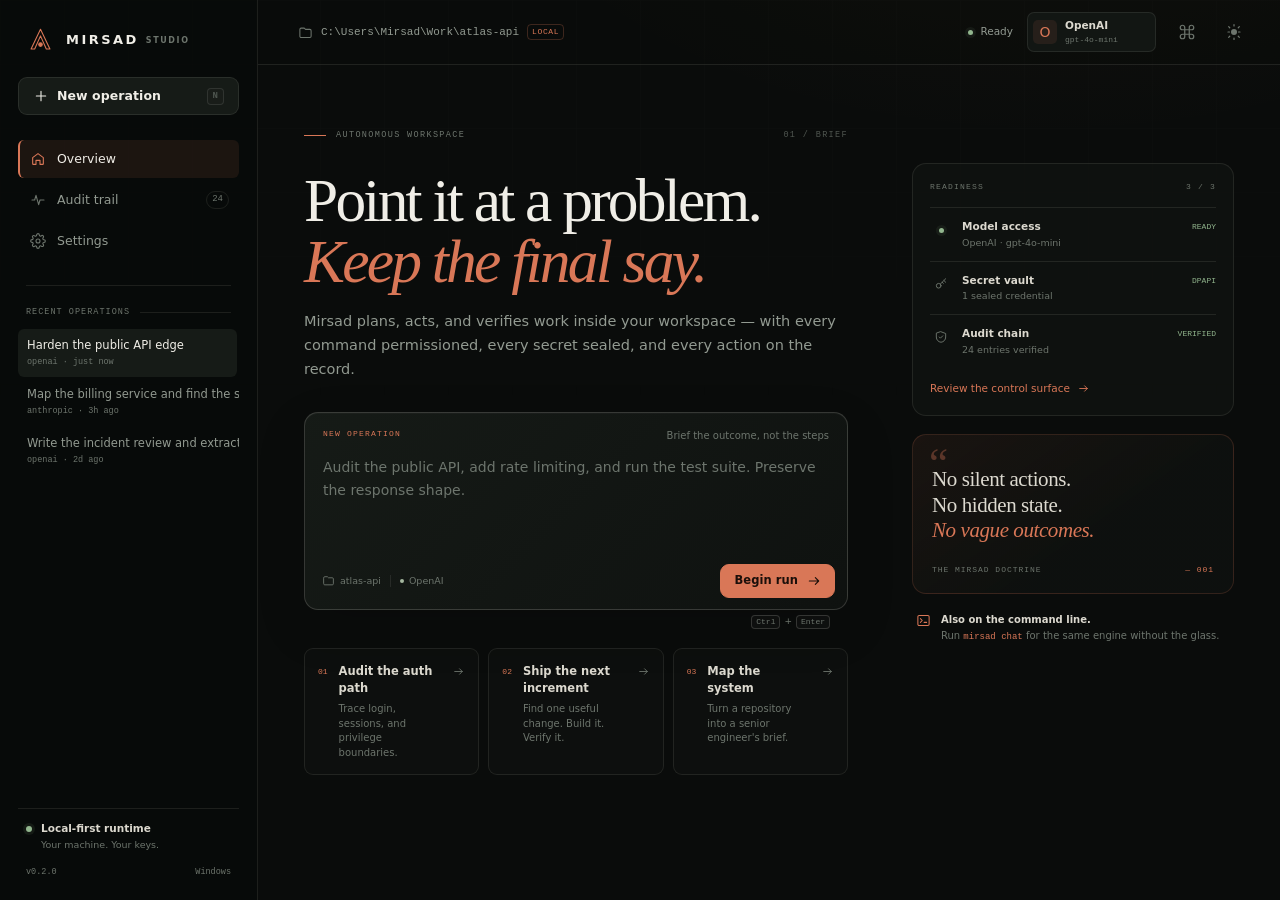
==== commit 19f90c62: "Add white (light) UI theme for Mirsad Studio" ====
--- a/mirsad/desktop/web/index.html
+++ b/mirsad/desktop/web/index.html
@@ -29,6 +29,8 @@
     <symbol id="i-command" viewBox="0 0 24 24"><path d="M9 6a3 3 0 1 0-3 3h12a3 3 0 1 0-3-3v12a3 3 0 1 0 3-3H6a3 3 0 1 0 3 3z"/></symbol>
     <symbol id="i-dot" viewBox="0 0 24 24"><circle cx="12" cy="12" r="4" fill="currentColor" stroke="none"/></symbol>
     <symbol id="i-clock" viewBox="0 0 24 24"><circle cx="12" cy="12" r="8"/><path d="M12 8v5l3 2"/></symbol>
+    <symbol id="i-sun" viewBox="0 0 24 24"><circle cx="12" cy="12" r="4" fill="currentColor" stroke="none"/><path d="M12 2v2M12 20v2M4 12h2M18 12h2M4.9 4.9l1.4 1.4M17.7 17.7l1.4 1.4M19.1 4.9l-1.4 1.4M6.3 17.7l-1.4 1.4"/></symbol>
+    <symbol id="i-moon" viewBox="0 0 24 24"><path d="M21 12.8A9 9 0 1 1 11.2 3 7 7 0 0 0 21 12.8z"/></symbol>
   </svg>
 
   <div class="boot" id="boot">
@@ -105,6 +107,9 @@
           </button>
           <button class="icon-button command-trigger" id="command-trigger" title="Command palette (Ctrl+K)">
             <svg><use href="#i-command"/></svg>
+          </button>
+          <button class="icon-button" id="theme-toggle" type="button" title="Toggle light theme">
+            <svg><use href="#i-sun"/></svg>
           </button>
         </div>
       </header>
@@ -382,6 +387,10 @@
       <div class="approval-body">
         <div class="approval-meta"><span class="mono" id="approval-tool">tool</span><span id="approval-summary">Review the payload before it runs.</span></div>
         <pre class="approval-detail" id="approval-detail"></pre>
+        <div class="approval-diff" id="approval-diff" hidden>
+          <div class="approval-diff-head"><span class="mono">Diff</span><span>Proposed change</span></div>
+          <pre class="approval-diff-body" id="approval-diff-body"></pre>
+        </div>
         <div class="approval-reasons" id="approval-reasons"></div>
       </div>
       <footer class="approval-foot">
--- a/mirsad/desktop/web/styles.css
+++ b/mirsad/desktop/web/styles.css
@@ -25,6 +25,36 @@
   --radius-sm: 9px;
   --ease: 160ms cubic-bezier(0.2, 0.65, 0.3, 1);
 }
+
+[data-theme="light"] {
+  --ink: #f6f4ee;
+  --ink-raised: #ffffff;
+  --panel: #ffffff;
+  --panel-2: #f3f1ea;
+  --panel-3: #e9e6dd;
+  --paper: #1a1d1b;
+  --paper-soft: #4d524c;
+  --muted: #6f756e;
+  --faint: #8a9088;
+  --line: rgba(26, 29, 27, 0.09);
+  --line-strong: rgba(26, 29, 27, 0.18);
+  --copper: #c96a45;
+  --copper-bright: #d97e5c;
+  --copper-wash: rgba(217, 119, 87, 0.12);
+  --sage: #7d9170;
+  --danger: #c04a43;
+  --warning: #a97a3a;
+  --success: #6f9170;
+}
+
+[data-theme="light"] .tool-output { background: var(--ink-raised); }
+[data-theme="light"] .kbd { background: rgba(26, 29, 27, 0.04); }
+[data-theme="light"] .tool-card > summary:hover { background: rgba(26, 29, 27, 0.04); }
+[data-theme="light"] .ledger-row:hover { background: rgba(26, 29, 27, 0.04); }
+[data-theme="light"] .nav-item:hover { background: rgba(26, 29, 27, 0.05); }
+[data-theme="light"] .recent-item:hover { background: rgba(26, 29, 27, 0.05); }
+[data-theme="light"] .composer { box-shadow: 0 18px 50px rgba(26, 29, 27, 0.08), inset 0 1px 0 rgba(255, 255, 255, 0.65); }
+[data-theme="light"] .composer:focus-within { box-shadow: 0 18px 55px rgba(26, 29, 27, 0.12), 0 0 0 3px rgba(217, 119, 87, 0.06); }
 
 * { box-sizing: border-box; }
 html, body { height: 100%; margin: 0; }
@@ -618,6 +648,11 @@
 .approval-meta .mono { color: var(--copper); font-size: 10px; }
 .approval-meta span:last-child { color: var(--faint); font-size: 10.5px; overflow: hidden; text-overflow: ellipsis; white-space: nowrap; }
 .approval-detail { max-height: 245px; overflow: auto; margin: 0; padding: 13px 14px; border: 1px solid var(--line); border-radius: 7px; background: var(--ink-raised); color: var(--paper-soft); font-family: var(--mono); font-size: 10.5px; line-height: 1.6; white-space: pre-wrap; word-break: break-word; }
+.approval-diff { margin-top: 13px; border: 1px solid var(--line); border-radius: 7px; background: var(--ink-raised); overflow: hidden; }
+.approval-diff[hidden] { display: none; }
+.approval-diff-head { display: flex; align-items: center; justify-content: space-between; gap: 10px; padding: 8px 13px; border-bottom: 1px solid var(--line); color: var(--faint); font-family: var(--mono); font-size: 8.5px; letter-spacing: 0.14em; text-transform: uppercase; }
+.approval-diff-head span:last-child { letter-spacing: 0.08em; text-transform: none; }
+.approval-diff-body { display: block; max-height: 180px; overflow: auto; margin: 0; padding: 12px 13px; border: 0; background: transparent; color: var(--paper-soft); font-family: var(--mono); font-size: 10px; line-height: 1.65; white-space: pre-wrap; word-break: break-word; }
 .approval-reasons { display: flex; flex-wrap: wrap; gap: 6px; margin-top: 12px; }
 .approval-reasons span { padding: 4px 7px; border: 1px solid var(--line); border-radius: 4px; color: var(--muted); font-size: 9.5px; }
 .approval-foot { display: flex; align-items: center; justify-content: space-between; gap: 15px; padding: 14px 23px; border-top: 1px solid var(--line); background: rgba(10, 12, 11, 0.28); }
